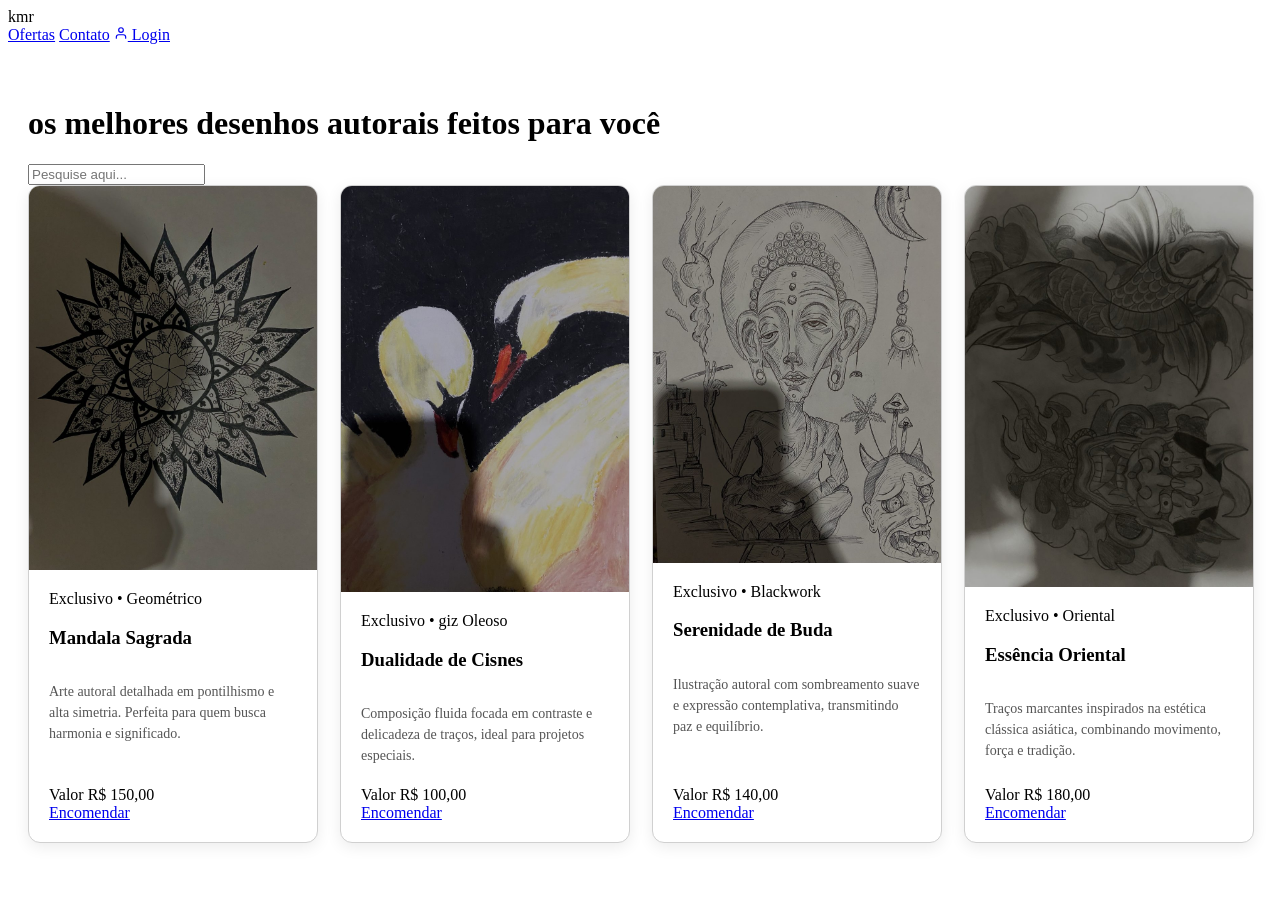
==== avaliacao-03-kiara-k/index/index.html @ d409c7f8 "Add files via upload" ====
<!DOCTYPE html>
<html lang="pt-br">
<head>
    <meta charset="UTF-8">
    <meta name="viewport" content="width=device-width, initial-scale=1.0">
    <title>kmr - Ateliê</title>
    <link rel="stylesheet" href="./style.css">
</head>
<body>

    <!-- Cabeçalho Superior -->
    <header class="navbar">
        <div class="logo">kmr</div>
        <nav class="nav-links">
            <a href="#">Ofertas</a>
            <a href="#">Contato</a>
            <a href="#" class="login-btn">
                <svg width="14" height="14" viewBox="0 0 24 24" fill="none" stroke="currentColor" stroke-width="2" stroke-linecap="round" stroke-linejoin="round"><path d="M20 21v-2a4 4 0 0 0-4-4H8a4 4 0 0 0-4 4v2"></path><circle cx="12" cy="7" r="4"></circle></svg>
                Login
            </a>
        </nav>
    </header>

    <!-- Conteúdo Principal -->
    <main class="main-content">
        <!-- Título e Barra de Pesquisa -->
        <div class="top-section">
            <h1>os melhores desenhos autorais feitos para você</h1>
            <div class="search-box">
                <input type="text" placeholder="Pesquise aqui...">
            </div>
        </div>

        <!-- Container de Cards -->
        <div class="card-container">
            
            <!-- Card 1: Mandala -->
            <div class="card">
                <img src="img/mandala_site.jpg" alt="Mandala Sagrada">
                <div class="card-content">
                    <span class="card-tag">Exclusivo • Geométrico</span>
                    <h3 class="card-title">Mandala Sagrada</h3>
                    <p class="card-subtitle">
                        Arte autoral detalhada em pontilhismo e alta simetria. Perfeita para quem busca harmonia e significado.
                    </p>
                    <div class="card-info">
                        <span class="price-label">Valor</span>
                        <span class="price-value">R$ 150,00</span>
                    </div>
                    <a href="#" class="card-btn">Encomendar</a>
                </div>
            </div>

            <!-- Card 2: Cisnes -->
            <div class="card">
                <img src="img/cisnes_site.jpg" alt="Dualidade de Cisnes">
                <div class="card-content">
                    <span class="card-tag">Exclusivo • giz Oleoso</span>
                    <h3 class="card-title">Dualidade de Cisnes</h3>
                    <p class="card-subtitle">
                        Composição fluida focada em contraste e delicadeza de traços, ideal para projetos especiais.
                    </p>
                    <div class="card-info">
                        <span class="price-label">Valor</span>
                        <span class="price-value">R$ 100,00</span>
                    </div>
                    <a href="#" class="card-btn">Encomendar</a>
                </div>
            </div>

            <!-- Card 3: Buda -->
            <div class="card">
                <img src="img/buda_site.jpg" alt="Serenidade de Buda">
                <div class="card-content">
                    <span class="card-tag">Exclusivo • Blackwork</span>
                    <h3 class="card-title">Serenidade de Buda</h3>
                    <p class="card-subtitle">
                        Ilustração autoral com sombreamento suave e expressão contemplativa, transmitindo paz e equilíbrio.
                    </p>
                    <div class="card-info">
                        <span class="price-label">Valor</span>
                        <span class="price-value">R$ 140,00</span>
                    </div>
                    <a href="#" class="card-btn">Encomendar</a>
                </div>
            </div>

            <!-- Card 4: Oriental -->
            <div class="card">
                <img src="img/oriental_site.jpg" alt="Arte Oriental Tradicional">
                <div class="card-content">
                    <span class="card-tag">Exclusivo • Oriental</span>
                    <h3 class="card-title">Essência Oriental</h3>
                    <p class="card-subtitle">
                        Traços marcantes inspirados na estética clássica asiática, combinando movimento, força e tradição.
                    </p>
                    <div class="card-info">
                        <span class="price-label">Valor</span>
                        <span class="price-value">R$ 180,00</span>
                    </div>
                    <a href="#" class="card-btn">Encomendar</a>
                </div>
            </div>

        </div>
    </main>

</body>
</html>
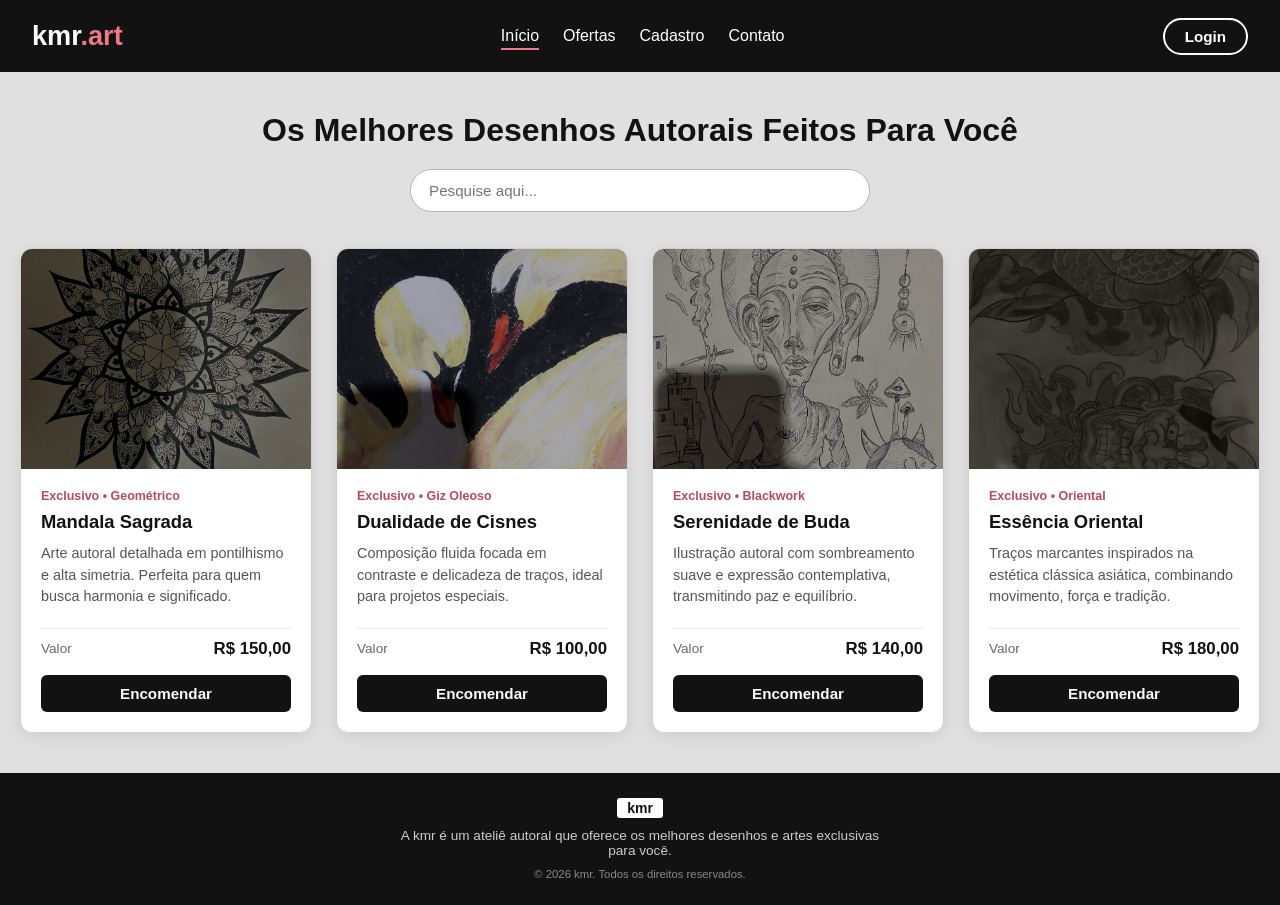
==== commit 31fb5c9c: "Add files via upload" ====
--- a/avaliacao-03-kiara-k/index/index.html
+++ b/avaliacao-03-kiara-k/index/index.html
@@ -9,101 +9,113 @@
 <body>
 
     <!-- Cabeçalho Superior -->
-    <header class="navbar">
-        <div class="logo">kmr</div>
-        <nav class="nav-links">
-            <a href="#">Ofertas</a>
-            <a href="#">Contato</a>
-            <a href="#" class="login-btn">
-                <svg width="14" height="14" viewBox="0 0 24 24" fill="none" stroke="currentColor" stroke-width="2" stroke-linecap="round" stroke-linejoin="round"><path d="M20 21v-2a4 4 0 0 0-4-4H8a4 4 0 0 0-4 4v2"></path><circle cx="12" cy="7" r="4"></circle></svg>
-                Login
-            </a>
+    <header class="site-header">
+        <a href="index.html" class="brand-logo">kmr<span>.art</span></a>
+
+        <nav class="main-nav" aria-label="Navegação principal">
+            <ul>
+                <li><a href="index.html" class="active">Início</a></li>
+                <li><a href="produto.html">Ofertas</a></li>
+                <li><a href="new.html">Cadastro</a></li>
+                <li><a href="login.html">Contato</a></li>
+            </ul>
         </nav>
+
+        <div class="header-actions">
+            <a href="login.html" class="btn-header-login">Login</a>
+        </div>
     </header>
 
     <!-- Conteúdo Principal -->
     <main class="main-content">
-        <!-- Título e Barra de Pesquisa -->
-        <div class="top-section">
-            <h1>os melhores desenhos autorais feitos para você</h1>
+        <section class="top-section">
+            <h1>Os melhores desenhos autorais feitos para você</h1>
             <div class="search-box">
-                <input type="text" placeholder="Pesquise aqui...">
+                <input type="search" placeholder="Pesquise aqui..." aria-label="Pesquise aqui">
             </div>
-        </div>
+        </section>
 
-        <!-- Container de Cards -->
-        <div class="card-container">
-            
-            <!-- Card 1: Mandala -->
-            <div class="card">
-                <img src="img/mandala_site.jpg" alt="Mandala Sagrada">
-                <div class="card-content">
-                    <span class="card-tag">Exclusivo • Geométrico</span>
-                    <h3 class="card-title">Mandala Sagrada</h3>
-                    <p class="card-subtitle">
-                        Arte autoral detalhada em pontilhismo e alta simetria. Perfeita para quem busca harmonia e significado.
-                    </p>
-                    <div class="card-info">
-                        <span class="price-label">Valor</span>
-                        <span class="price-value">R$ 150,00</span>
+        <section class="card-section" aria-label="Destaques do ateliê">
+            <div class="card-container">
+
+                <!-- Card 1: Mandala -->
+                <article class="card">
+                    <img src="img/mandala_site.jpg" alt="Mandala Sagrada">
+                    <div class="card-content">
+                        <span class="card-tag">Exclusivo • Geométrico</span>
+                        <h2 class="card-title">Mandala Sagrada</h2>
+                        <p class="card-subtitle">
+                            Arte autoral detalhada em pontilhismo e alta simetria. Perfeita para quem busca harmonia e significado.
+                        </p>
+                        <div class="card-info">
+                            <span class="price-label">Valor</span>
+                            <span class="price-value">R$ 150,00</span>
+                        </div>
+                        <a href="produto.html" class="card-btn">Encomendar</a>
                     </div>
-                    <a href="#" class="card-btn">Encomendar</a>
-                </div>
+                </article>
+
+                <!-- Card 2: Cisnes -->
+                <article class="card">
+                    <img src="img/cisnes_site.jpg" alt="Dualidade de Cisnes">
+                    <div class="card-content">
+                        <span class="card-tag">Exclusivo • Giz Oleoso</span>
+                        <h2 class="card-title">Dualidade de Cisnes</h2>
+                        <p class="card-subtitle">
+                            Composição fluida focada em contraste e delicadeza de traços, ideal para projetos especiais.
+                        </p>
+                        <div class="card-info">
+                            <span class="price-label">Valor</span>
+                            <span class="price-value">R$ 100,00</span>
+                        </div>
+                        <a href="produto.html" class="card-btn">Encomendar</a>
+                    </div>
+                </article>
+
+                <!-- Card 3: Buda -->
+                <article class="card">
+                    <img src="img/buda_site.jpg" alt="Serenidade de Buda">
+                    <div class="card-content">
+                        <span class="card-tag">Exclusivo • Blackwork</span>
+                        <h2 class="card-title">Serenidade de Buda</h2>
+                        <p class="card-subtitle">
+                            Ilustração autoral com sombreamento suave e expressão contemplativa, transmitindo paz e equilíbrio.
+                        </p>
+                        <div class="card-info">
+                            <span class="price-label">Valor</span>
+                            <span class="price-value">R$ 140,00</span>
+                        </div>
+                        <a href="produto.html" class="card-btn">Encomendar</a>
+                    </div>
+                </article>
+
+                <!-- Card 4: Oriental -->
+                <article class="card">
+                    <img src="img/oriental_site.jpg" alt="Essência Oriental">
+                    <div class="card-content">
+                        <span class="card-tag">Exclusivo • Oriental</span>
+                        <h2 class="card-title">Essência Oriental</h2>
+                        <p class="card-subtitle">
+                            Traços marcantes inspirados na estética clássica asiática, combinando movimento, força e tradição.
+                        </p>
+                        <div class="card-info">
+                            <span class="price-label">Valor</span>
+                            <span class="price-value">R$ 180,00</span>
+                        </div>
+                        <a href="produto.html" class="card-btn">Encomendar</a>
+                    </div>
+                </article>
+
             </div>
+        </section>
+    </main>
 
-            <!-- Card 2: Cisnes -->
-            <div class="card">
-                <img src="img/cisnes_site.jpg" alt="Dualidade de Cisnes">
-                <div class="card-content">
-                    <span class="card-tag">Exclusivo • giz Oleoso</span>
-                    <h3 class="card-title">Dualidade de Cisnes</h3>
-                    <p class="card-subtitle">
-                        Composição fluida focada em contraste e delicadeza de traços, ideal para projetos especiais.
-                    </p>
-                    <div class="card-info">
-                        <span class="price-label">Valor</span>
-                        <span class="price-value">R$ 100,00</span>
-                    </div>
-                    <a href="#" class="card-btn">Encomendar</a>
-                </div>
-            </div>
-
-            <!-- Card 3: Buda -->
-            <div class="card">
-                <img src="img/buda_site.jpg" alt="Serenidade de Buda">
-                <div class="card-content">
-                    <span class="card-tag">Exclusivo • Blackwork</span>
-                    <h3 class="card-title">Serenidade de Buda</h3>
-                    <p class="card-subtitle">
-                        Ilustração autoral com sombreamento suave e expressão contemplativa, transmitindo paz e equilíbrio.
-                    </p>
-                    <div class="card-info">
-                        <span class="price-label">Valor</span>
-                        <span class="price-value">R$ 140,00</span>
-                    </div>
-                    <a href="#" class="card-btn">Encomendar</a>
-                </div>
-            </div>
-
-            <!-- Card 4: Oriental -->
-            <div class="card">
-                <img src="img/oriental_site.jpg" alt="Arte Oriental Tradicional">
-                <div class="card-content">
-                    <span class="card-tag">Exclusivo • Oriental</span>
-                    <h3 class="card-title">Essência Oriental</h3>
-                    <p class="card-subtitle">
-                        Traços marcantes inspirados na estética clássica asiática, combinando movimento, força e tradição.
-                    </p>
-                    <div class="card-info">
-                        <span class="price-label">Valor</span>
-                        <span class="price-value">R$ 180,00</span>
-                    </div>
-                    <a href="#" class="card-btn">Encomendar</a>
-                </div>
-            </div>
-
-        </div>
-    </main>
+    <!-- Rodapé -->
+    <footer class="site-footer">
+        <div class="footer-logo">kmr</div>
+        <p>A kmr é um ateliê autoral que oferece os melhores desenhos e artes exclusivas para você.</p>
+        <small>© 2026 kmr. Todos os direitos reservados.</small>
+    </footer>
 
 </body>
 </html>
--- a/avaliacao-03-kiara-k/index/style.css
+++ b/avaliacao-03-kiara-k/index/style.css
@@ -0,0 +1,528 @@
+/* Reset e configurações gerais */
+* {
+    margin: 0;
+    padding: 0;
+    box-sizing: border-box;
+}
+
+body {
+    font-family: 'Poppins', 'Segoe UI', Tahoma, Geneva, Verdana, sans-serif;
+    font-size: 16px;
+    min-height: 100vh;
+    background-color: #e0e0e0;
+    color: #121212;
+    display: flex;
+    flex-direction: column;
+}
+
+/* Cabeçalho padronizado */
+.site-header {
+    min-height: 72px;
+    width: 100%;
+    background-color: #121212;
+    color: #ffffff;
+    padding: 12px 32px;
+    display: flex;
+    justify-content: space-between;
+    align-items: center;
+    gap: 20px;
+}
+
+.brand-logo {
+    font-size: 1.7rem;
+    font-weight: 700;
+    color: #ffffff;
+    text-decoration: none;
+}
+
+.brand-logo span {
+    color: #ef7889;
+}
+
+.main-nav ul {
+    list-style: none;
+    display: flex;
+    align-items: center;
+    gap: 24px;
+}
+
+.main-nav a {
+    text-decoration: none;
+    color: #ffffff;
+    font-size: 1rem;
+    font-weight: 500;
+    padding-bottom: 4px;
+    border-bottom: 2px solid transparent;
+    transition: border-color 0.25s ease, color 0.25s ease;
+}
+
+.main-nav a:hover,
+.main-nav a.active {
+    border-bottom-color: #ef7889;
+    color: #ffffff;
+}
+
+.btn-header-login {
+    background-color: transparent;
+    color: #ffffff;
+    border: 2px solid #ffffff;
+    padding: 8px 20px;
+    border-radius: 25px;
+    font-size: 0.95rem;
+    font-weight: 600;
+    text-decoration: none;
+    display: inline-block;
+    transition: background-color 0.25s ease, color 0.25s ease;
+}
+
+.btn-header-login:hover {
+    background-color: #ef7889;
+    border-color: #ef7889;
+    color: #ffffff;
+}
+
+/* Área principal */
+.main-content {
+    flex: 1;
+    width: 100%;
+    max-width: 1320px;
+    margin: 0 auto;
+    padding: 40px 20px;
+}
+
+.top-section {
+    text-align: center;
+    margin-bottom: 36px;
+}
+
+.top-section h1 {
+    font-size: 2rem;
+    font-weight: 700;
+    color: #121212;
+    margin-bottom: 20px;
+    text-transform: capitalize;
+}
+
+.search-box {
+    max-width: 460px;
+    margin: 0 auto;
+}
+
+.search-box input {
+    width: 100%;
+    padding: 12px 18px;
+    border-radius: 25px;
+    border: 1px solid #b5b5b5;
+    background-color: #ffffff;
+    font-size: 0.95rem;
+    color: #121212;
+    outline: none;
+}
+
+.search-box input:focus {
+    border-color: #121212;
+}
+
+/* Grid de cards (index.html) */
+.card-container {
+    display: grid;
+    grid-template-columns: repeat(4, 1fr);
+    gap: 24px;
+}
+
+.card {
+    width: 100%;
+    display: flex;
+    flex-direction: column;
+    background-color: #ffffff;
+    border-radius: 12px;
+    overflow: hidden;
+    border: 1px solid #d0d0d0;
+    box-shadow: 0 4px 15px rgba(0, 0, 0, 0.08);
+    transition: transform 0.3s ease, box-shadow 0.3s ease;
+}
+
+.card:hover {
+    transform: translateY(-4px);
+    box-shadow: 0 8px 20px rgba(0, 0, 0, 0.12);
+}
+
+.card img {
+    width: 100%;
+    height: 220px;
+    object-fit: cover;
+    display: block;
+}
+
+.card-content {
+    padding: 20px;
+    display: flex;
+    flex-direction: column;
+    flex-grow: 1;
+}
+
+.card-tag {
+    font-size: 0.78rem;
+    font-weight: 600;
+    color: #b84a5b;
+    margin-bottom: 8px;
+}
+
+.card-title {
+    font-size: 1.15rem;
+    font-weight: 700;
+    color: #121212;
+    margin-bottom: 10px;
+}
+
+.card-subtitle {
+    font-size: 0.9rem;
+    color: #555555;
+    line-height: 1.5;
+    margin-bottom: 20px;
+    flex-grow: 1;
+}
+
+.card-info {
+    display: flex;
+    justify-content: space-between;
+    align-items: center;
+    margin-bottom: 16px;
+    padding-top: 10px;
+    border-top: 1px solid #ececec;
+}
+
+.price-label {
+    font-size: 0.85rem;
+    color: #666666;
+}
+
+.price-value {
+    font-size: 1.05rem;
+    font-weight: 700;
+    color: #121212;
+}
+
+.card-btn {
+    display: block;
+    text-align: center;
+    background-color: #121212;
+    color: #ffffff;
+    text-decoration: none;
+    padding: 10px 16px;
+    border-radius: 6px;
+    font-size: 0.95rem;
+    font-weight: 600;
+    transition: background-color 0.25s ease;
+}
+
+.card-btn:hover {
+    background-color: #ef7889;
+}
+
+/* Telas de login e cadastro */
+.auth-page {
+    flex: 1;
+    display: flex;
+    justify-content: center;
+    align-items: center;
+    padding: 40px 20px;
+}
+
+.login-container,
+.register-container {
+    width: 100%;
+    max-width: 420px;
+    display: flex;
+    flex-direction: column;
+    align-items: center;
+}
+
+.login-container h1,
+.register-container h1 {
+    font-size: 2rem;
+    font-weight: 600;
+    margin-bottom: 28px;
+    color: #121212;
+    display: flex;
+    align-items: center;
+    gap: 8px;
+}
+
+.login-form,
+.register-form {
+    width: 100%;
+    display: flex;
+    flex-direction: column;
+    gap: 18px;
+}
+
+.input-group input,
+.input-group select {
+    width: 100%;
+    padding: 10px 5px;
+    background: transparent;
+    border: none;
+    border-bottom: 2px solid #888888;
+    font-size: 1rem;
+    outline: none;
+    color: #121212;
+}
+
+.input-group select {
+    cursor: pointer;
+}
+
+.input-group input:focus,
+.input-group select:focus {
+    border-bottom-color: #121212;
+}
+
+.input-group input::placeholder {
+    color: #777777;
+}
+
+.radio-group {
+    border: none;
+    display: flex;
+    flex-direction: column;
+    gap: 8px;
+    margin: 4px 0;
+}
+
+.radio-group legend {
+    font-size: 0.9rem;
+    font-weight: 600;
+    color: #2b2b2b;
+    margin-bottom: 4px;
+}
+
+.radio-group label {
+    font-size: 0.9rem;
+    color: #444444;
+    display: flex;
+    align-items: center;
+    gap: 8px;
+    cursor: pointer;
+}
+
+.radio-group input[type="radio"] {
+    accent-color: #121212;
+    cursor: pointer;
+}
+
+.profile-upload-section {
+    display: flex;
+    flex-direction: column;
+    align-items: center;
+    gap: 12px;
+    margin: 8px 0;
+}
+
+.avatar-placeholder {
+    width: 70px;
+    height: 70px;
+    border-radius: 50%;
+    background-color: #121212;
+    display: flex;
+    justify-content: center;
+    align-items: center;
+}
+
+.file-input-wrapper input[type="file"] {
+    font-size: 0.85rem;
+    color: #555555;
+}
+
+.btn-submit {
+    width: 100%;
+    padding: 12px;
+    background-color: #121212;
+    color: #ffffff;
+    border: none;
+    border-radius: 4px;
+    font-size: 1rem;
+    font-weight: 500;
+    cursor: pointer;
+    display: flex;
+    justify-content: center;
+    align-items: center;
+    gap: 8px;
+    transition: background-color 0.3s ease;
+}
+
+.btn-submit:hover {
+    background-color: #333333;
+}
+
+.btn-register {
+    width: 100%;
+    padding: 10px;
+    background-color: transparent;
+    color: #121212;
+    border: 1px solid #777777;
+    border-radius: 4px;
+    font-size: 0.95rem;
+    text-decoration: none;
+    text-align: center;
+    display: flex;
+    justify-content: center;
+    align-items: center;
+    gap: 8px;
+    transition: background-color 0.3s ease;
+}
+
+.btn-register:hover {
+    background-color: #d0d0d0;
+}
+
+/* Tabela de ofertas (produto.html) */
+.offers-section {
+    margin-top: 20px;
+    margin-bottom: 40px;
+}
+
+.table-responsive {
+    width: 100%;
+    overflow-x: auto;
+}
+
+.offers-table {
+    width: 100%;
+    min-width: 600px;
+    border-collapse: collapse;
+    background-color: #d1d1d1;
+    border: 2px solid #2b2b2b;
+    font-size: 14px;
+    box-shadow: 0 4px 10px rgba(0, 0, 0, 0.1);
+}
+
+.table-main-title {
+    background-color: #1a1a1a;
+    color: #ffffff;
+    text-align: center;
+    padding: 16px;
+    font-size: 18px;
+    font-weight: 600;
+    letter-spacing: 0.5px;
+    border-bottom: 2px solid #2b2b2b;
+}
+
+.table-header-row th {
+    background-color: #2b2b2b;
+    color: #ffffff;
+    padding: 12px 15px;
+    font-weight: 600;
+    font-size: 14px;
+    border: 1px solid #444444;
+    text-align: left;
+}
+
+.table-header-row th:first-child,
+.table-header-row th:last-child {
+    text-align: center;
+}
+
+.offers-table td {
+    padding: 12px 15px;
+    border: 1px solid #b5b5b5;
+    color: #121212;
+}
+
+.offers-table td:first-child,
+.offers-table td:last-child {
+    text-align: center;
+}
+
+.offers-table tbody tr:nth-child(odd) {
+    background-color: #c4c4c4;
+}
+
+.offers-table tbody tr:nth-child(even) {
+    background-color: #e0e0e0;
+}
+
+.offers-table tbody tr:hover {
+    background-color: #a8a8a8;
+    transition: background-color 0.2s ease;
+}
+
+.table-btn {
+    display: inline-block;
+    background-color: #1a1a1a;
+    color: #ffffff;
+    text-decoration: none;
+    padding: 6px 14px;
+    border-radius: 20px;
+    font-size: 12px;
+    font-weight: 600;
+    transition: background-color 0.2s ease, color 0.2s ease;
+}
+
+.offers-table tbody tr:hover .table-btn {
+    background-color: #ffffff;
+    color: #1a1a1a;
+}
+
+/* Rodapé padronizado */
+.site-footer {
+    background-color: #121212;
+    color: #ffffff;
+    text-align: center;
+    padding: 25px 20px;
+    display: flex;
+    flex-direction: column;
+    align-items: center;
+    gap: 10px;
+    font-size: 0.85rem;
+}
+
+.footer-logo {
+    background-color: #ffffff;
+    color: #121212;
+    font-weight: 700;
+    font-size: 14px;
+    padding: 2px 10px;
+    border-radius: 3px;
+    text-transform: lowercase;
+}
+
+.site-footer p {
+    color: #cccccc;
+    max-width: 500px;
+}
+
+.site-footer small {
+    color: #888888;
+}
+
+/* Responsividade */
+@media (max-width: 1024px) {
+    .card-container {
+        grid-template-columns: repeat(2, 1fr);
+    }
+}
+
+@media (max-width: 768px) {
+    .site-header {
+        flex-direction: column;
+        padding: 16px;
+        gap: 12px;
+    }
+
+    .main-nav ul {
+        flex-wrap: wrap;
+        justify-content: center;
+        gap: 14px;
+    }
+
+    .top-section h1 {
+        font-size: 1.5rem;
+    }
+}
+
+@media (max-width: 600px) {
+    .card-container {
+        grid-template-columns: 1fr;
+    }
+}
